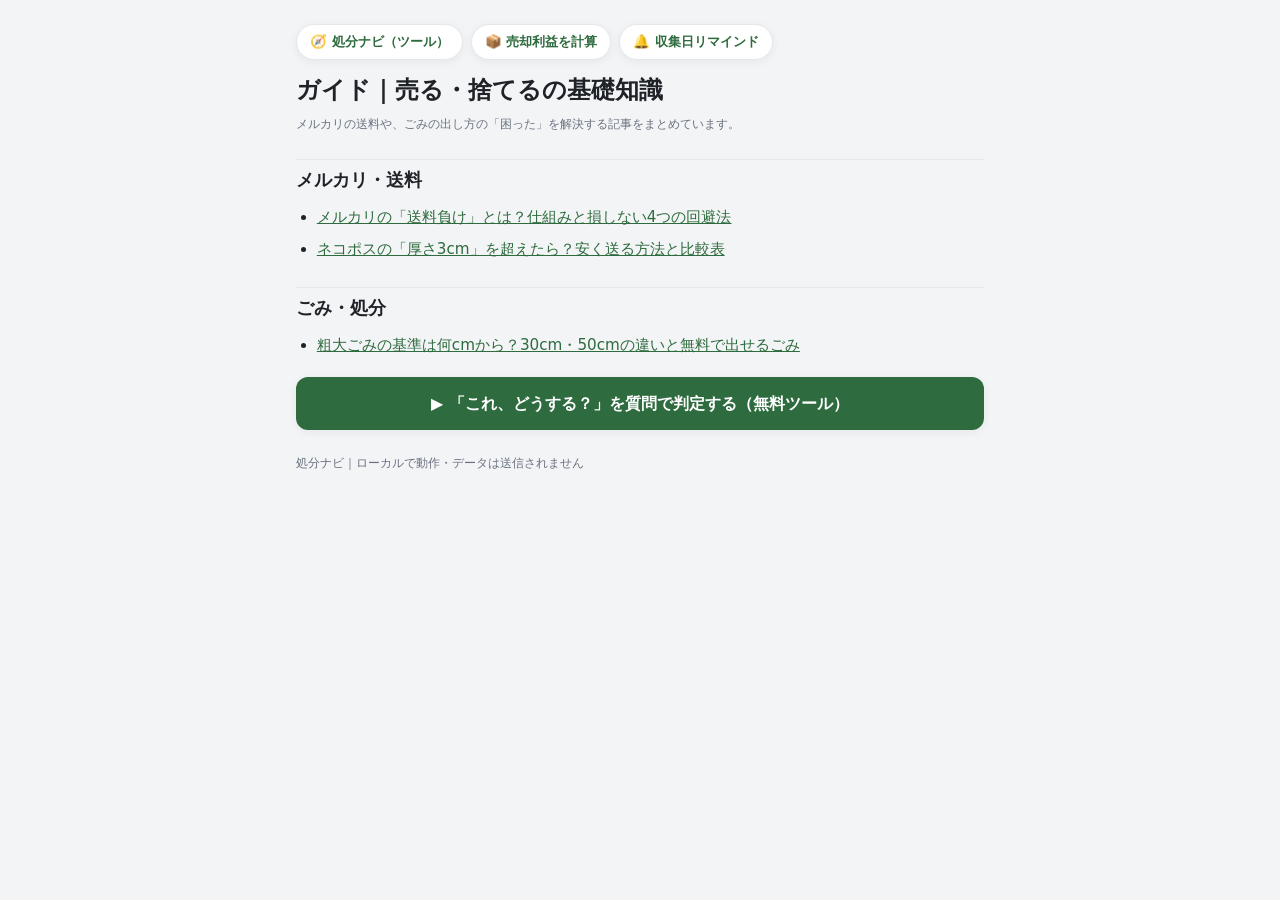
==== guide/index.html @ 92d3cce2 "SEO: ガイド記事3本＋ハブを追加し集客の土台を作る - guide/ に記事：メルカリ送料負けとは／ネコポス厚さ3cm／粗大ごみの基準   ＋ guide/index.html（ハブ）。各記事から" ====
<!doctype html>
<html lang="ja">
<head>
<meta charset="utf-8">
<meta name="viewport" content="width=device-width, initial-scale=1">
<title>ガイド｜メルカリ送料・ごみの出し方の基礎知識｜処分ナビ</title>
<meta name="description" content="メルカリの送料負け、ネコポスの厚さ、粗大ごみの基準など、売る・捨てるの「困った」を解決する基礎知識ガイド。無料の計算・判定ツールへのリンクつき。">
<meta name="theme-color" content="#2e6b3e">
<meta property="og:type" content="website">
<meta property="og:title" content="ガイド｜メルカリ送料・ごみの出し方の基礎知識">
<meta property="og:description" content="送料負け・厚さ3cm・粗大ごみの基準など、売る/捨てるの基礎知識ガイド。">
<meta property="og:url" content="https://ededdeddyw.github.io/soryo-make-tool/guide/">
<meta property="og:image" content="https://ededdeddyw.github.io/soryo-make-tool/icon-512.png">
<meta name="twitter:card" content="summary">
<link rel="canonical" href="https://ededdeddyw.github.io/soryo-make-tool/guide/">
<link rel="icon" href="../icon.svg">
<link rel="stylesheet" href="../theme.css">
</head>
<body>
<main class="article">
  <nav class="gnav">
    <a href="../index.html">🧭 処分ナビ（ツール）</a>
    <a href="../soryo-tool.html">📦 売却利益を計算</a>
    <a href="../reminder.html">🔔 収集日リマインド</a>
  </nav>

  <h1>ガイド｜売る・捨てるの基礎知識</h1>
  <p class="meta">メルカリの送料や、ごみの出し方の「困った」を解決する記事をまとめています。</p>

  <h2>メルカリ・送料</h2>
  <ul>
    <li><a href="./mercari-soryo-make.html">メルカリの「送料負け」とは？仕組みと損しない4つの回避法</a></li>
    <li><a href="./nekoposu-atsusa.html">ネコポスの「厚さ3cm」を超えたら？安く送る方法と比較表</a></li>
  </ul>

  <h2>ごみ・処分</h2>
  <ul>
    <li><a href="./sodai-gomi-kijun.html">粗大ごみの基準は何cmから？30cm・50cmの違いと無料で出せるごみ</a></li>
  </ul>

  <a class="cta" href="../index.html">▶ 「これ、どうする？」を質問で判定する（無料ツール）</a>

  <footer style="margin-top:24px;font-size:.74rem;color:var(--muted)">処分ナビ｜ローカルで動作・データは送信されません</footer>
</main>
</body>
</html>
---- theme.css ----
/* 処分ナビ 共通テーマ（index / soryo-tool / reminder 共通の土台）
   色・余白・角丸・影などの design token はここを変えれば全画面に反映されます。
   ベース＝ニュートラルグレー、緑(--accent)はブランドのアクセント。 */
:root{
  --bg:#f3f4f6; --card:#ffffff; --ink:#1f2328; --muted:#6b7280;
  --line:#e5e7eb; --accent:#2e6b3e; --accent-soft:#eef3f0;
  --ok:#2e8b57; --ok-bg:#eaf5ef; --warn:#b7791f; --warn-bg:#fbf3e2;
  --bad:#c0392b; --bad-bg:#fbece9; --blue:#2b6cb0; --blue-bg:#eaf1fa;
  --radius:14px; --shadow:0 2px 10px rgba(17,24,39,.06);
}
*{box-sizing:border-box}
body{margin:0;font-family:"Hiragino Sans","Yu Gothic UI","Segoe UI",system-ui,sans-serif;
  background:var(--bg);color:var(--ink);line-height:1.6;-webkit-font-smoothing:antialiased}
a{color:var(--accent)}

/* ガイド記事（guide/*.html）共通スタイル */
.article{max-width:720px;margin:0 auto;padding:18px 16px 72px}
.gnav{display:flex;gap:8px;flex-wrap:wrap;align-items:center;font-size:.84rem;margin:6px 0 14px}
.gnav a{font-weight:700;text-decoration:none;background:#fff;border:1px solid var(--line);border-radius:999px;padding:6px 13px;box-shadow:var(--shadow)}
.article h1{font-size:1.5rem;line-height:1.35;margin:6px 0 6px}
.article .meta{font-size:.78rem;color:var(--muted);margin:0 0 18px}
.article h2{font-size:1.12rem;margin:24px 0 8px;padding-top:6px;border-top:1px solid var(--line)}
.article h3{font-size:1rem;margin:16px 0 6px}
.article p,.article li{font-size:.95rem;line-height:1.85}
.article ul,.article ol{padding-left:1.3em;margin:8px 0}
.article li{margin:4px 0}
.article .lead{font-size:1rem;color:var(--ink);background:var(--accent-soft);border:1px solid var(--line);border-radius:12px;padding:13px 15px;margin:0 0 18px}
.article .cta{display:block;text-align:center;font-weight:700;text-decoration:none;background:var(--accent);color:#fff;border-radius:12px;padding:14px 18px;margin:18px 0;box-shadow:var(--shadow)}
.article .cta.sub{background:#fff;color:var(--accent);border:1px solid var(--accent)}
.article table.g{width:100%;border-collapse:collapse;font-size:.9rem;margin:10px 0}
.article table.g th,.article table.g td{border:1px solid var(--line);padding:8px 10px;text-align:left}
.article table.g th{background:#fafbfa;font-size:.82rem;color:var(--muted)}
.article .note{font-size:.82rem;color:var(--muted);background:#fff;border:1px dashed var(--line);border-radius:10px;padding:11px 13px;margin:14px 0}
.article .rel{margin-top:24px;border-top:1px solid var(--line);padding-top:12px}
.article .rel a{display:inline-block;margin:4px 8px 4px 0}
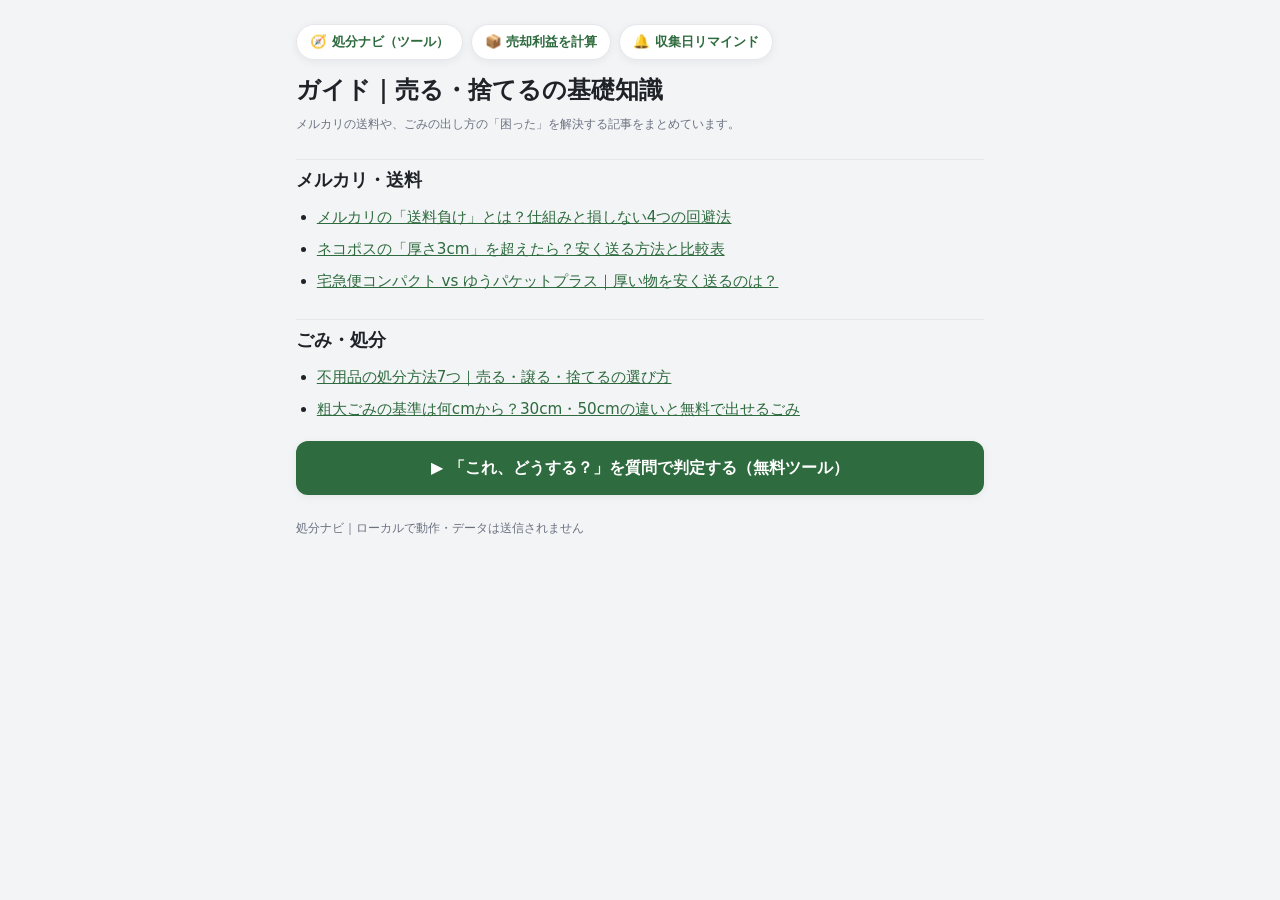
==== commit 7a58d502: "SEO: ガイド記事を2本追加（不用品処分の選び方／宅急便コンパクト比較） - guide/fuyohin-shobun.html: 不用品の処分方法7つ（早見表）→①判定・買取/回収へ送客 - gu" ====
--- a/guide/index.html
+++ b/guide/index.html
@@ -10,8 +10,10 @@
 <meta property="og:title" content="ガイド｜メルカリ送料・ごみの出し方の基礎知識">
 <meta property="og:description" content="送料負け・厚さ3cm・粗大ごみの基準など、売る/捨てるの基礎知識ガイド。">
 <meta property="og:url" content="https://ededdeddyw.github.io/soryo-make-tool/guide/">
-<meta property="og:image" content="https://ededdeddyw.github.io/soryo-make-tool/icon-512.png">
-<meta name="twitter:card" content="summary">
+<meta property="og:image" content="https://ededdeddyw.github.io/soryo-make-tool/ogp.jpg">
+<meta property="og:image:width" content="1200">
+<meta property="og:image:height" content="630">
+<meta name="twitter:card" content="summary_large_image">
 <link rel="canonical" href="https://ededdeddyw.github.io/soryo-make-tool/guide/">
 <link rel="icon" href="../icon.svg">
 <link rel="stylesheet" href="../theme.css">
@@ -31,10 +33,12 @@
   <ul>
     <li><a href="./mercari-soryo-make.html">メルカリの「送料負け」とは？仕組みと損しない4つの回避法</a></li>
     <li><a href="./nekoposu-atsusa.html">ネコポスの「厚さ3cm」を超えたら？安く送る方法と比較表</a></li>
+    <li><a href="./compact-vs-yupacket-plus.html">宅急便コンパクト vs ゆうパケットプラス｜厚い物を安く送るのは？</a></li>
   </ul>
 
   <h2>ごみ・処分</h2>
   <ul>
+    <li><a href="./fuyohin-shobun.html">不用品の処分方法7つ｜売る・譲る・捨てるの選び方</a></li>
     <li><a href="./sodai-gomi-kijun.html">粗大ごみの基準は何cmから？30cm・50cmの違いと無料で出せるごみ</a></li>
   </ul>
 
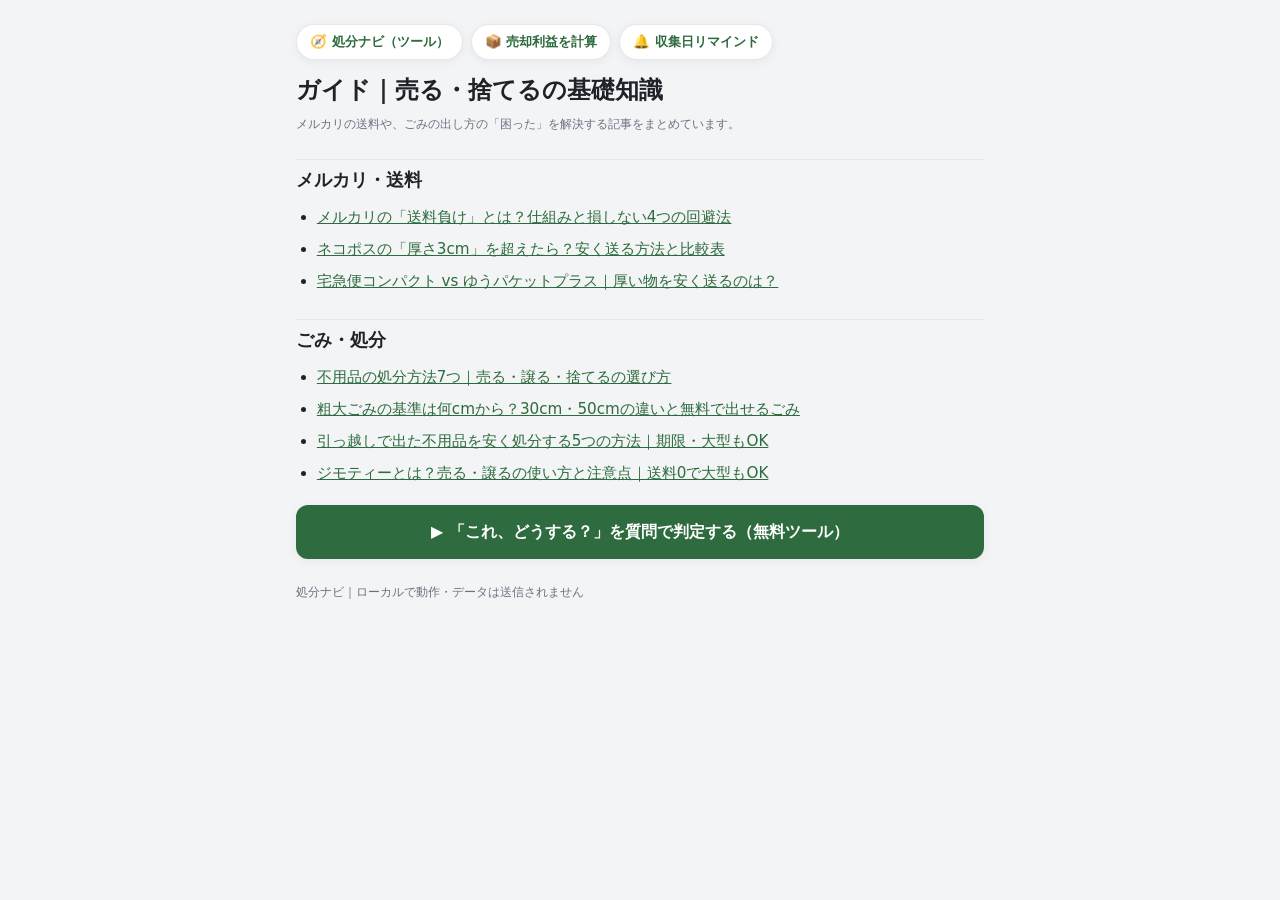
==== commit 0cfc9464: "F: SEOガイド記事を2本追加（引っ越し処分／ジモティーの使い方） - guide/hikkoshi-shobun.html: 引っ越し不用品の処分5方法（退去日逆算→①判定・収集日リマインド・回収" ====
--- a/guide/index.html
+++ b/guide/index.html
@@ -40,6 +40,8 @@
   <ul>
     <li><a href="./fuyohin-shobun.html">不用品の処分方法7つ｜売る・譲る・捨てるの選び方</a></li>
     <li><a href="./sodai-gomi-kijun.html">粗大ごみの基準は何cmから？30cm・50cmの違いと無料で出せるごみ</a></li>
+    <li><a href="./hikkoshi-shobun.html">引っ越しで出た不用品を安く処分する5つの方法｜期限・大型もOK</a></li>
+    <li><a href="./jimoty-tsukaikata.html">ジモティーとは？売る・譲るの使い方と注意点｜送料0で大型もOK</a></li>
   </ul>
 
   <a class="cta" href="../index.html">▶ 「これ、どうする？」を質問で判定する（無料ツール）</a>
--- a/theme.css
+++ b/theme.css
@@ -12,6 +12,72 @@
 body{margin:0;font-family:"Hiragino Sans","Yu Gothic UI","Segoe UI",system-ui,sans-serif;
   background:var(--bg);color:var(--ink);line-height:1.6;-webkit-font-smoothing:antialiased}
 a{color:var(--accent)}
+
+/* 共通コンポーネント：ボタン・バッジ（index / reminder 共通） */
+.btn{font:inherit;font-weight:700;cursor:pointer;border-radius:10px;padding:10px 16px;border:1px solid var(--line);background:#fff;color:var(--ink)}
+.btn:hover:not(:disabled){filter:brightness(.98)}
+.btn.primary{background:var(--accent);color:#fff;border-color:var(--accent)}
+.btn.primary:disabled{background:#a9c6b4;border-color:#a9c6b4;cursor:not-allowed}
+.btn.ghost{color:var(--muted)}
+.verified{font-size:.68rem;background:var(--ok-bg);color:var(--ok);border-radius:5px;padding:1px 6px;font-weight:700;margin-left:6px}
+.estim{font-size:.68rem;background:var(--warn-bg);color:var(--warn);border-radius:5px;padding:1px 6px;font-weight:700;margin-left:6px}
+
+/* ヘッダー・レイアウト土台（index / soryo-tool / reminder 共通） */
+.logo{width:46px;height:46px;border-radius:12px;background:var(--accent);display:grid;place-items:center;flex:0 0 auto;box-shadow:var(--shadow)}
+.logo svg{width:26px;height:26px}
+.sub{font-size:.82rem;color:var(--muted);margin:2px 0 0}
+.toplink{font-size:.8rem;margin:0 0 14px}
+.toplink a{color:var(--accent);font-weight:700;text-decoration:none;background:#fff;border:1px solid var(--line);border-radius:999px;padding:6px 13px;box-shadow:var(--shadow)}
+.row2{display:grid;grid-template-columns:1fr 1fr;gap:10px}
+@media(max-width:560px){.row2{grid-template-columns:1fr}}
+.row3{display:grid;grid-template-columns:1fr 1fr 1fr;gap:8px}
+.unit{position:relative}
+.unit .u{position:absolute;right:11px;top:50%;transform:translateY(-50%);font-size:.78rem;color:var(--muted)}
+.callout{margin-top:12px;background:var(--blue-bg);border:1px solid #bcd6ef;border-radius:11px;padding:12px 14px;font-size:.84rem}
+.callout b{color:var(--blue)}
+
+/* サイズの目安プリセット（index ③ / soryo-tool 共通。reminder は各ページで上書き） */
+.presets{display:flex;flex-wrap:wrap;gap:7px;margin:2px 0 4px}
+.preset{font:inherit;font-size:.82rem;font-weight:700;cursor:pointer;border:1px solid var(--line);background:#fff;border-radius:12px;padding:8px 12px;color:var(--ink);transition:.15s;line-height:1.15;text-align:left}
+.preset:hover{border-color:var(--accent);background:var(--accent-soft);transform:translateY(-1px)}
+.preset .pm{font-size:.68rem;color:var(--muted);display:block;margin-top:3px;font-weight:400}
+
+/* 計算結果ブロック（index ③ / soryo-tool 共通：最安カード・判定・内訳・比較表） */
+.ship-pick{display:flex;align-items:center;gap:11px;background:var(--accent-soft);border:1px solid #bfe3cd;border-radius:12px;padding:11px 14px;margin-bottom:12px}
+.ship-pick .pe{font-size:1.5rem;flex:0 0 auto}
+.ship-pick .pl{font-size:.7rem;color:var(--muted);font-weight:700}
+.ship-pick .pn{font-size:1.02rem;font-weight:800;line-height:1.2}
+.ship-pick .pc{margin-left:auto;text-align:right;flex:0 0 auto}
+.ship-pick .pc b{font-size:1.05rem}
+.verdict{border-radius:var(--radius);padding:16px;display:flex;gap:13px;align-items:flex-start;margin-bottom:14px;border:1px solid transparent}
+.verdict .ico{width:38px;height:38px;border-radius:10px;display:grid;place-items:center;flex:0 0 auto;background:#fff}
+.verdict .ico svg{width:23px;height:23px}
+.verdict .vt{font-size:1.12rem;font-weight:800;margin:0}.verdict .vd{font-size:.83rem;margin:3px 0 0}
+.v-ok{background:var(--ok-bg);border-color:#bfe3cd}.v-ok .vt,.v-ok .ico svg{color:var(--ok)}
+.v-warn{background:var(--warn-bg);border-color:#ecd9a8}.v-warn .vt,.v-warn .ico svg{color:var(--warn)}
+.v-bad{background:var(--bad-bg);border-color:#f0c4bd}.v-bad .vt,.v-bad .ico svg{color:var(--bad)}
+.net-big{font-size:2rem;font-weight:800;line-height:1.1;margin:2px 0}
+.net-big.neg{color:var(--bad)}.net-big.pos{color:var(--ok)}
+.net-cap{font-size:.77rem;color:var(--muted)}
+table.bd{width:100%;border-collapse:collapse;font-size:.85rem;margin-top:4px}
+table.bd td{padding:7px 2px;border-bottom:1px solid var(--line)}
+table.bd td:last-child{text-align:right;font-variant-numeric:tabular-nums}
+table.bd tr.total td{border-bottom:none;font-weight:800;padding-top:10px}
+table.bd tr.minus td:last-child{color:var(--bad)}
+.actions .a{display:flex;gap:9px;align-items:flex-start;font-size:.84rem;padding:8px 0;border-bottom:1px solid var(--line)}
+.actions .a:last-child{border-bottom:none}
+.actions .a .n{flex:0 0 auto;width:20px;height:20px;border-radius:6px;background:var(--accent);color:#fff;font-size:.72rem;font-weight:700;display:grid;place-items:center;margin-top:2px}
+table.cmp-t{width:100%;border-collapse:collapse;font-size:.82rem;margin-top:6px}
+table.cmp-t th,table.cmp-t td{padding:9px 8px;text-align:left;border-bottom:1px solid var(--line)}
+table.cmp-t th{font-size:.73rem;color:var(--muted);background:#fafbfa}
+table.cmp-t td.num{text-align:right;font-variant-numeric:tabular-nums}
+table.cmp-t tr.best{background:var(--ok-bg)}
+table.cmp-t tr.ng td{color:#aab4ae}
+.tag{font-size:.68rem;padding:1px 6px;border-radius:5px;background:var(--accent-soft);color:var(--accent);font-weight:700;white-space:nowrap}
+.tag.ng{background:#f0f2f0;color:#9aa49d}
+.net-cell.neg{color:var(--bad);font-weight:700}.net-cell.pos{color:var(--ok);font-weight:700}
+.disc{font-size:.74rem;color:var(--muted);background:#fff;border:1px dashed var(--line);border-radius:10px;padding:11px 13px}
+.disc b{color:var(--ink)}
 
 /* ガイド記事（guide/*.html）共通スタイル */
 .article{max-width:720px;margin:0 auto;padding:18px 16px 72px}
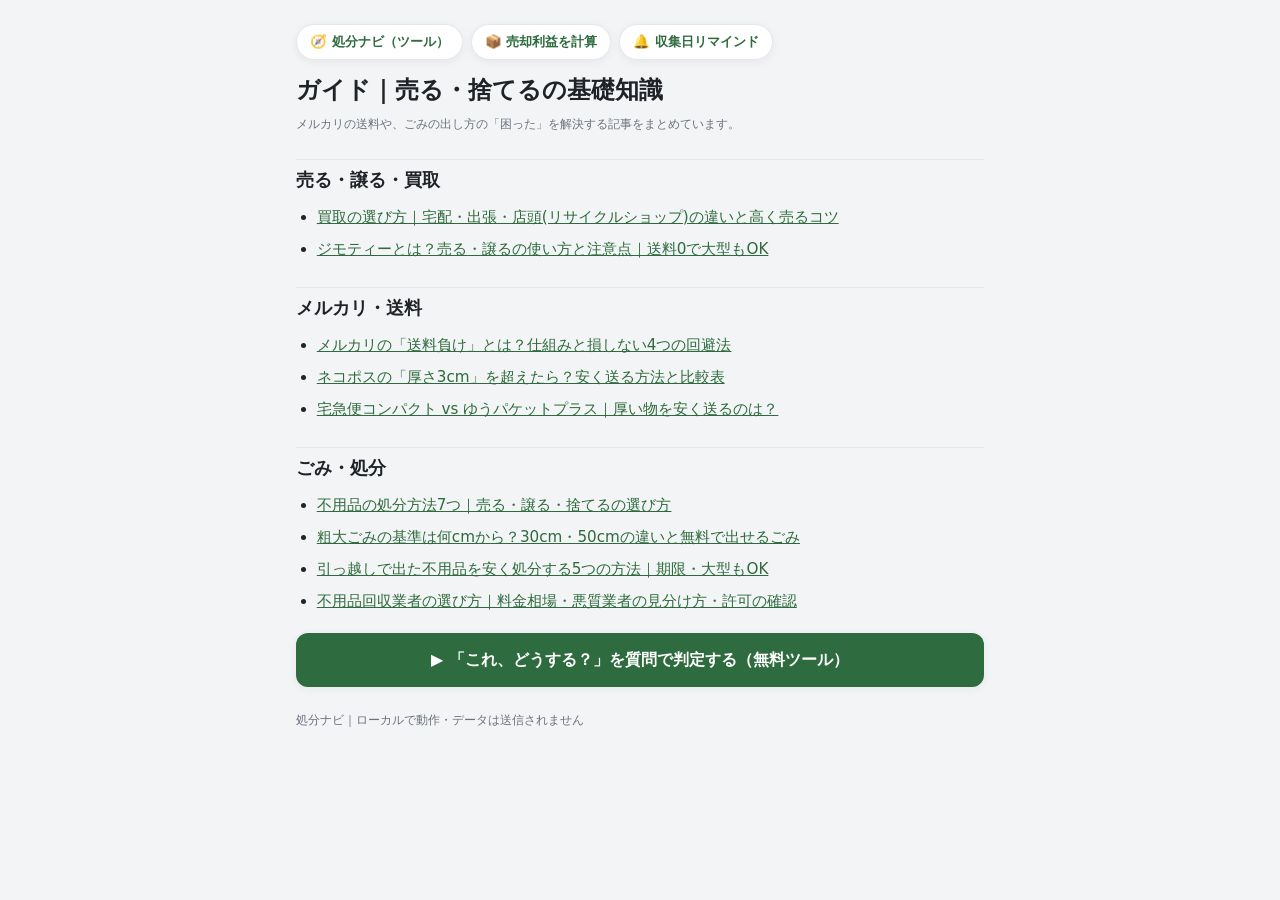
==== commit 451284ef: "導線改善: 買取/回収をGoogle検索丸投げ→サービス内ガイドで完結 - ①おすすめ・②粗大ごみ導線の「宅配/出張買取を探す ↗」「不用品回収を探す ↗」等を   廃止し、自前ガイドページに着地（サ" ====
--- a/guide/index.html
+++ b/guide/index.html
@@ -29,6 +29,12 @@
   <h1>ガイド｜売る・捨てるの基礎知識</h1>
   <p class="meta">メルカリの送料や、ごみの出し方の「困った」を解決する記事をまとめています。</p>
 
+  <h2>売る・譲る・買取</h2>
+  <ul>
+    <li><a href="./kaitori.html">買取の選び方｜宅配・出張・店頭(リサイクルショップ)の違いと高く売るコツ</a></li>
+    <li><a href="./jimoty-tsukaikata.html">ジモティーとは？売る・譲るの使い方と注意点｜送料0で大型もOK</a></li>
+  </ul>
+
   <h2>メルカリ・送料</h2>
   <ul>
     <li><a href="./mercari-soryo-make.html">メルカリの「送料負け」とは？仕組みと損しない4つの回避法</a></li>
@@ -41,7 +47,7 @@
     <li><a href="./fuyohin-shobun.html">不用品の処分方法7つ｜売る・譲る・捨てるの選び方</a></li>
     <li><a href="./sodai-gomi-kijun.html">粗大ごみの基準は何cmから？30cm・50cmの違いと無料で出せるごみ</a></li>
     <li><a href="./hikkoshi-shobun.html">引っ越しで出た不用品を安く処分する5つの方法｜期限・大型もOK</a></li>
-    <li><a href="./jimoty-tsukaikata.html">ジモティーとは？売る・譲るの使い方と注意点｜送料0で大型もOK</a></li>
+    <li><a href="./fuyohin-kaishu.html">不用品回収業者の選び方｜料金相場・悪質業者の見分け方・許可の確認</a></li>
   </ul>
 
   <a class="cta" href="../index.html">▶ 「これ、どうする？」を質問で判定する（無料ツール）</a>
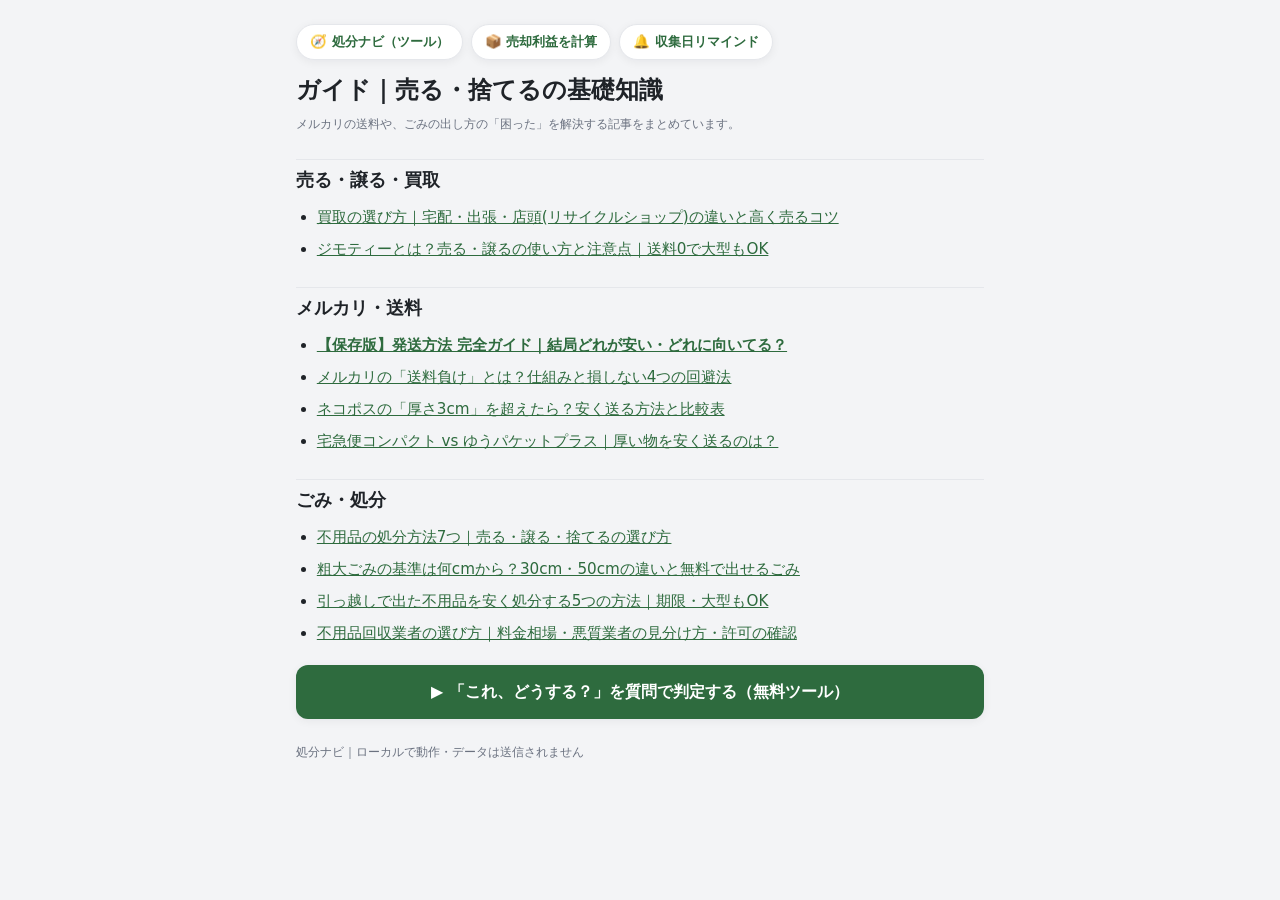
==== commit 71db0a32: "発送方法 完全ガイドを新設（保存版・送料系の旗艦ページ） - guide/hassou-houhou.html: 「結局どれが安い・どれに向いてる？」を   30秒早見チャート＋保存版比較表（薄物/中" ====
--- a/guide/index.html
+++ b/guide/index.html
@@ -37,6 +37,7 @@
 
   <h2>メルカリ・送料</h2>
   <ul>
+    <li><a href="./hassou-houhou.html"><strong>【保存版】発送方法 完全ガイド｜結局どれが安い・どれに向いてる？</strong></a></li>
     <li><a href="./mercari-soryo-make.html">メルカリの「送料負け」とは？仕組みと損しない4つの回避法</a></li>
     <li><a href="./nekoposu-atsusa.html">ネコポスの「厚さ3cm」を超えたら？安く送る方法と比較表</a></li>
     <li><a href="./compact-vs-yupacket-plus.html">宅急便コンパクト vs ゆうパケットプラス｜厚い物を安く送るのは？</a></li>
